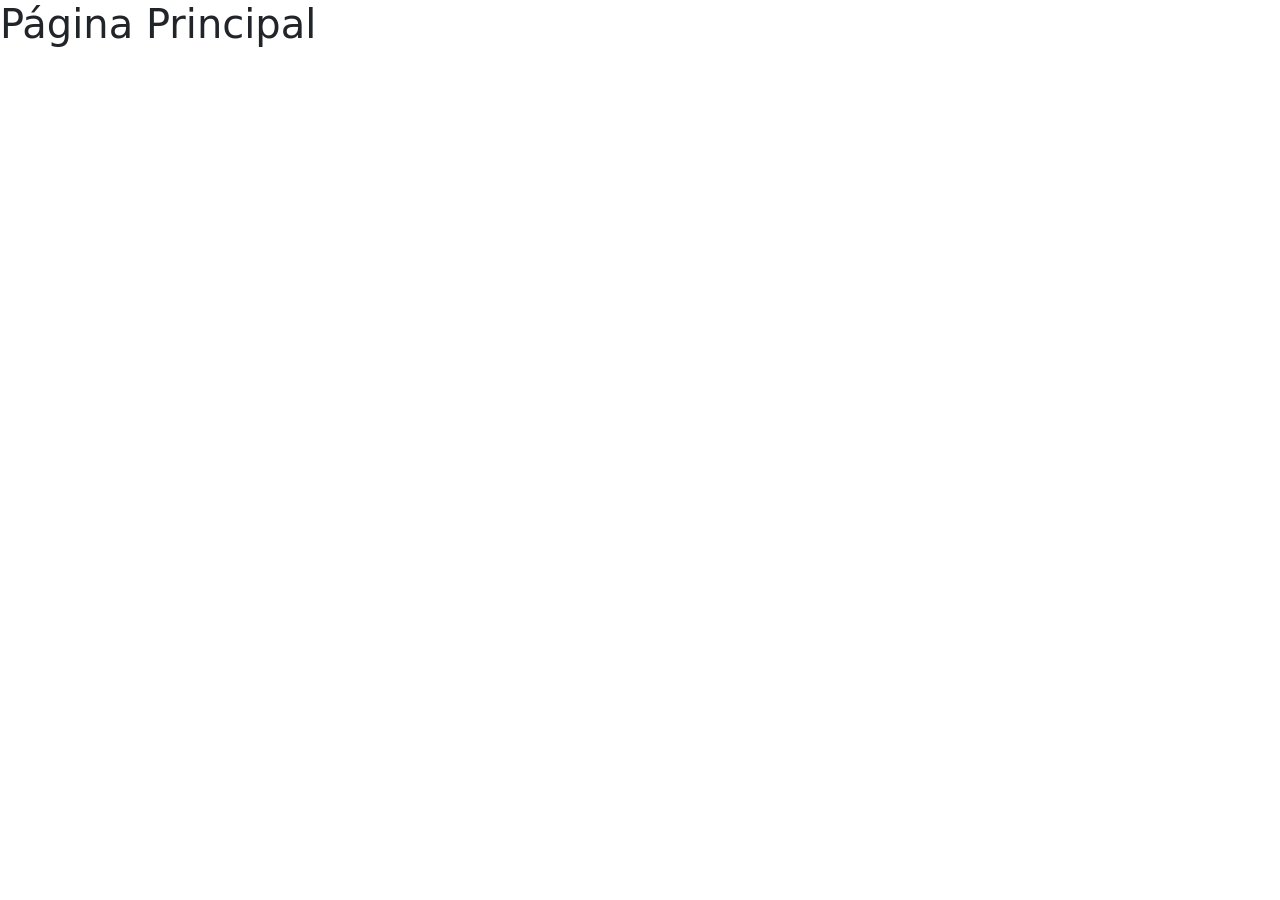
==== html/inicio.html @ e4f59acd "Se crea la estructura basica del proyecto, integrando Bootstrap y el CSS propio en cada html. Ademas" ====
<!doctype html>
    <head>
        <meta charset="UTF-8" />
        <meta name="viewport" content="width=device-width, initial-scale=1.0" />
        <link
            href="https://cdn.jsdelivr.net/npm/bootstrap@5.3.8/dist/css/bootstrap.min.css"
            rel="stylesheet"
            integrity="sha384-sRIl4kxILFvY47J16cr9ZwB07vP4J8+LH7qKQnuqkuIAvNWLzeN8tE5YBujZqJLB"
            crossorigin="anonymous"
        />
        <script
            src="https://cdn.jsdelivr.net/npm/bootstrap@5.3.8/dist/js/bootstrap.bundle.min.js"
            integrity="sha384-YvpcrYf0tY3lHB60NNkmXc5s9fDVZLESaAA55NDzOxhy9GkcIdslK1eN7N6jIeHz"
            crossorigin="anonymous"
        ></script>

        <title>HdP | Página Principal</title>
    </head>
    <body>
        <h1>Página Principal</h1>
    </body>
</html>
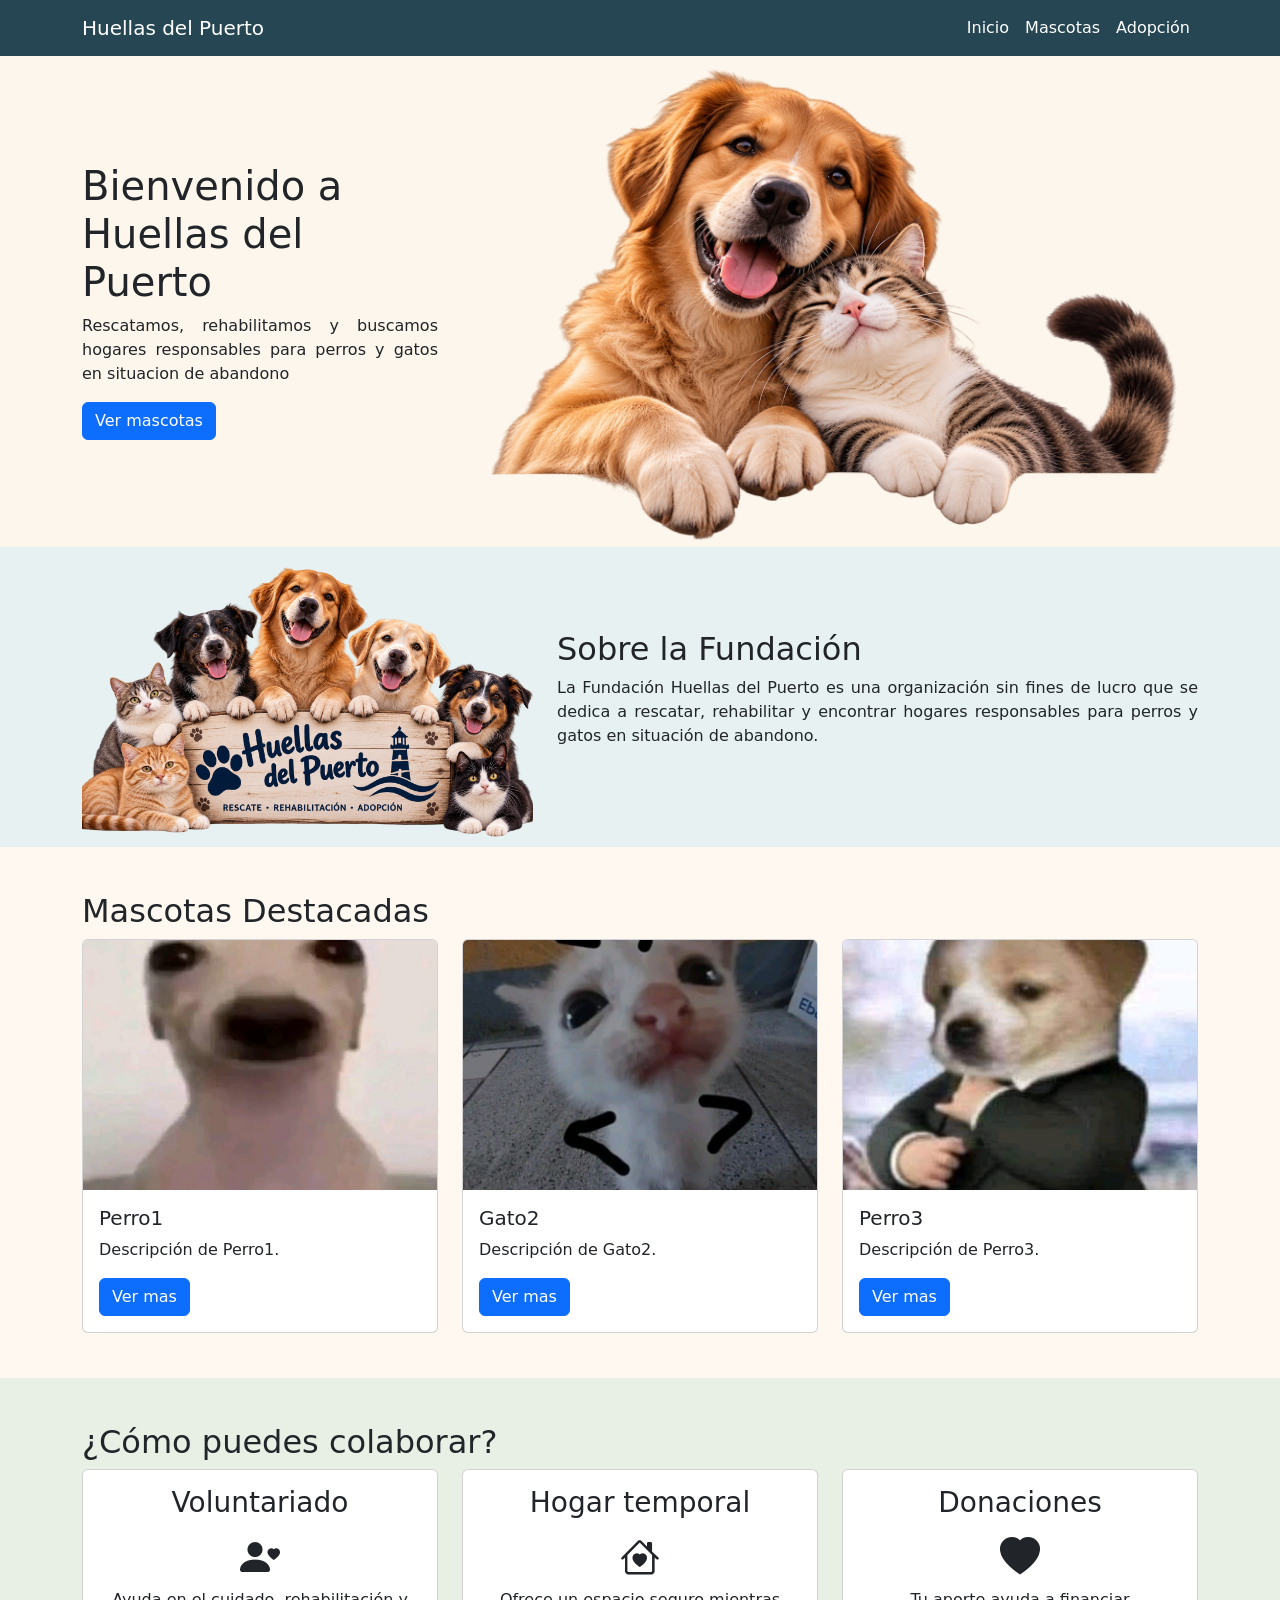
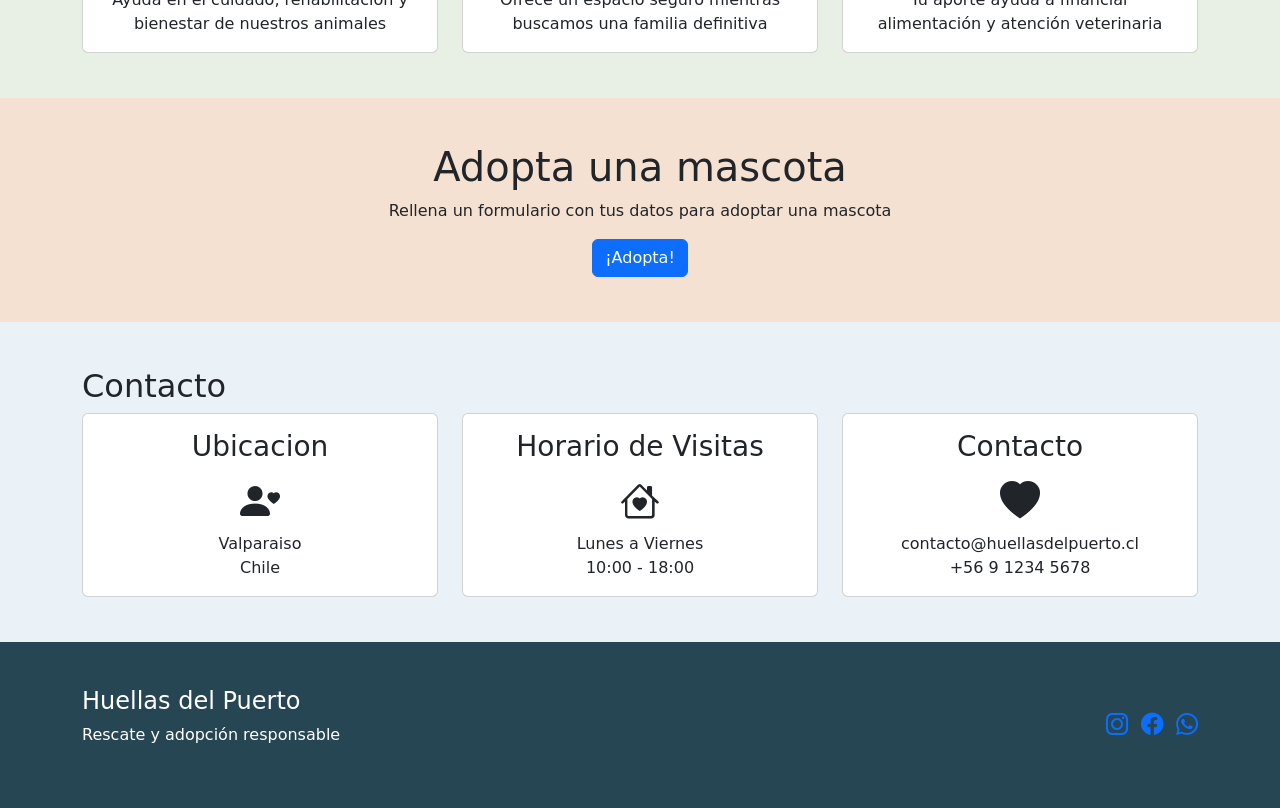
==== commit c1e2c03a: "Se termina la base de la pagina principal" ====
--- a/html/inicio.html
+++ b/html/inicio.html
@@ -2,21 +2,230 @@
     <head>
         <meta charset="UTF-8" />
         <meta name="viewport" content="width=device-width, initial-scale=1.0" />
-        <link
-            href="https://cdn.jsdelivr.net/npm/bootstrap@5.3.8/dist/css/bootstrap.min.css"
-            rel="stylesheet"
-            integrity="sha384-sRIl4kxILFvY47J16cr9ZwB07vP4J8+LH7qKQnuqkuIAvNWLzeN8tE5YBujZqJLB"
-            crossorigin="anonymous"
-        />
-        <script
-            src="https://cdn.jsdelivr.net/npm/bootstrap@5.3.8/dist/js/bootstrap.bundle.min.js"
-            integrity="sha384-YvpcrYf0tY3lHB60NNkmXc5s9fDVZLESaAA55NDzOxhy9GkcIdslK1eN7N6jIeHz"
-            crossorigin="anonymous"
-        ></script>
+        <link href="https://cdn.jsdelivr.net/npm/bootstrap@5.3.8/dist/css/bootstrap.min.css" rel="stylesheet" integrity="sha384-sRIl4kxILFvY47J16cr9ZwB07vP4J8+LH7qKQnuqkuIAvNWLzeN8tE5YBujZqJLB" crossorigin="anonymous"/>
+        <link rel="stylesheet" href="https://cdn.jsdelivr.net/npm/bootstrap-icons@1.13.1/font/bootstrap-icons.css">
+        <link rel="stylesheet" href="../css/style.css">
+        <script src="https://cdn.jsdelivr.net/npm/bootstrap@5.3.8/dist/js/bootstrap.bundle.min.js" integrity="sha384-FKyoEForCGlyvwx9Hj09JcYn3nv7wiPVlz7YYwJrWVcXK/BmnVDxM+D2scQbITxI" crossorigin="anonymous"></script>
 
         <title>HdP | Página Principal</title>
     </head>
+
     <body>
-        <h1>Página Principal</h1>
+        <!-- BARRA DE NAVEGACION -->
+        <nav class="navegacion navbar navbar-expand-lg">
+            <div class="container">
+                <!-- LOGO -->
+                <a class="navbar-brand" href="inicio.html">
+                    Huellas del Puerto
+                </a>
+                <!-- BOTON -->
+                <button class="navbar-toggler" type="button"
+                    data-bs-toggle="collapse"
+                    data-bs-target="#navbarNav">
+                    <span class="navbar-toggler-icon"></span>
+                </button>
+                <!-- NAVEGACION -->
+                <div class="collapse navbar-collapse" id="navbarNav">
+                    <ul class="navbar-nav ms-auto">
+                        <li class="nav-item">
+                            <a class="nav-link" href="inicio.html">Inicio</a>
+                        </li>
+                        <li class="nav-item">
+                            <a class="nav-link" href="mascotas.html">Mascotas</a>
+                        </li>
+                        <li class="nav-item">
+                            <a class="nav-link" href="adopcion.html">Adopción</a>
+                        </li>
+                    </ul>
+                </div>
+            </div>
+        </nav>
+        <!-- FIN BARRA DE NAVEGACION -->
+
+        <!-- BIENVENIDA -->
+        <section class="inicio-bienvenida">
+            <div class="container">
+                <div class="row align-items-center">
+                    <div class="col-12 col-md-4">
+                        <h1>Bienvenido a Huellas del Puerto</h1>
+                        <p class="justify">Rescatamos, rehabilitamos y buscamos hogares responsables para perros y gatos en situacion de abandono</p>
+                        <a href="mascotas.html" class="btn btn-primary">Ver mascotas</a>
+                    </div>
+                    <div class="col-12 col-md-8 centered">
+                        <img class="img-fluid" src="../media/bienvenida.png" alt="Bienvenida">
+                    </div>
+                </div>
+            </div>
+        </section>
+
+        <!-- SOBRE LA FUNDACION -->
+        <section class="inicio-fundacion">
+            <div class="container">
+                <div class="row align-items-center">
+                    <div class="col-12 col-md-5">
+                        <img class="img-fluid" src="../media/fundacion.png" alt="Fundacion">
+                    </div>
+                    <div class="col-12 col-md-7">
+                        <h2>Sobre la Fundación</h2>
+                        <p class="justify">La Fundación Huellas del Puerto es una organización sin fines de lucro que se dedica a rescatar, rehabilitar y encontrar hogares responsables para perros y gatos en situación de abandono.</p>
+                    </div>
+                </div>
+            </div>
+        </section>
+
+        <!-- MASCOTAS DESTACADAS -->
+        <section class="inicio-mascotas">
+            <div class="container padtopbottom">
+                <h2>Mascotas Destacadas</h2>
+                <div class="row">
+                    <div class="col-12 col-md-4 paddingtop">
+                        <div class="card">
+                            <img src="../media/perro1.jpg" class="card-img-top tarjetas-img">
+                            <div class="card-body">
+                                <h5 class="card-title">Perro1</h5>
+                                <p class="card-text">
+                                    Descripción de Perro1.
+                                </p>
+                                <a href="mascotas.html" class="btn btn-primary">Ver mas</a>
+                            </div>
+                        </div>
+                    </div>
+                    <div class="col-12 col-md-4 paddingtop">
+                        <div class="card">
+                            <img src="../media/gato2.jpg" class="card-img-top tarjetas-img">
+                            <div class="card-body">
+                                <h5 class="card-title">Gato2</h5>
+                                <p class="card-text">
+                                    Descripción de Gato2.
+                                </p>
+                                <a href="mascotas.html" class="btn btn-primary">Ver mas</a>
+                            </div>
+                        </div>
+                    </div>
+                    <div class="col-12 col-md-4 paddingtop">
+                        <div class="card">
+                            <img src="../media/perro3.jpg" class="card-img-top tarjetas-img">
+                            <div class="card-body">
+                                <h5 class="card-title">Perro3</h5>
+                                <p class="card-text">
+                                    Descripción de Perro3.
+                                </p>
+                                <a href="mascotas.html" class="btn btn-primary">Ver mas</a>
+                            </div>
+                        </div>
+                    </div>
+                </div>
+            </div>
+        </section>
+
+        <!-- COMO COLABORAR -->
+        <section class="inicio-colaborar">
+            <div class="container padtopbottom">
+                <h2>¿Cómo puedes colaborar?</h2>
+                <div class="row">
+                    <div class="col-12 col-md-4 paddingtop">
+                        <div class="card">
+                            <div class="card-body text-center">
+                                <h3 class="card-title">Voluntariado</h3>
+                                <i class="bi bi-person-heart fs-1"></i>
+                                <p class="card-text">
+                                    Ayuda en el cuidado, rehabilitación y bienestar de nuestros animales
+                                </p>
+                            </div>
+                        </div>
+                    </div>
+                    <div class="col-12 col-md-4 paddingtop">
+                        <div class="card">
+                            <div class="card-body text-center">
+                                <h3 class="card-title">Hogar temporal</h3>
+                                <i class="bi bi-house-heart fs-1"></i>
+                                <p class="card-text">
+                                    Ofrece un espacio seguro mientras buscamos una familia definitiva
+                                </p>
+                            </div>
+                        </div>
+                    </div>
+                    <div class="col-12 col-md-4 paddingtop">
+                        <div class="card">
+                            <div class="card-body text-center">
+                                <h3 class="card-title">Donaciones</h3>
+                                <i class="bi bi-heart-fill fs-1"></i>
+                                <p class="card-text">
+                                    Tu aporte ayuda a financiar alimentación y atención veterinaria
+                                </p>
+                            </div>
+                        </div>
+                    </div>
+                </div>
+            </div>
+        </section>
+
+        <!-- ADOPTA UNA MASCOTA -->
+        <section class="inicio-adoptar">
+            <div class="container padtopbottom">
+                <div class="row text-center">
+                    <div class="col-12">
+                        <h1>Adopta una mascota</h1>
+                        <p>Rellena un formulario con tus datos para adoptar una mascota</p>
+                        <a href="adopcion.html" class="btn btn-primary">¡Adopta!</a>
+                    </div>
+                </div>
+            </div>
+        </section>
+
+        <!-- CONTACTO -->
+        <section class="inicio-contacto">
+            <div class="container padtopbottom">
+                <h2>Contacto</h2>
+                <div class="row">
+                    <div class="col-12 col-md-4 paddingtop">
+                        <div class="card">
+                            <div class="card-body text-center">
+                                <h3 class="card-title">Ubicacion</h3>
+                                <i class="bi bi-person-heart fs-1"></i>
+                                <p class="card-text">Valparaiso<br>Chile</p>
+                            </div>
+                        </div>
+                    </div>
+                    <div class="col-12 col-md-4 paddingtop">
+                        <div class="card">
+                            <div class="card-body text-center">
+                                <h3 class="card-title">Horario de Visitas</h3>
+                                <i class="bi bi-house-heart fs-1"></i>
+                                <p class="card-text">Lunes a Viernes<br>10:00 - 18:00</p>
+                            </div>
+                        </div>
+                    </div>
+                    <div class="col-12 col-md-4 paddingtop">
+                        <div class="card">
+                            <div class="card-body text-center">
+                                <h3 class="card-title">Contacto</h3>
+                                <i class="bi bi-heart-fill fs-1"></i>
+                                <p class="card-text">contacto@huellasdelpuerto.cl<br>+56 9 1234 5678</p>
+                            </div>
+                        </div>
+                    </div>
+                </div>
+            </div>
+        </section>
     </body>
+
+    <!-- FOOTER -->
+    <section class="footer">
+        <footer>
+            <div class="container padtopbottom">
+                <div class="row align-items-center">
+                    <div class="col-12 col-md-6">
+                        <h4>Huellas del Puerto</h4>
+                        <p>Rescate y adopción responsable</p>
+                    </div>
+                    <div class="col-12 col-md-6 text-md-end">
+                        <a href="#"><i class="bi bi-instagram"></i></a>
+                        <a href="#" class="ms-2"><i class="bi bi-facebook"></i></a>
+                        <a href="#" class="ms-2"><i class="bi bi-whatsapp"></i></a>
+                    </div>
+                </div>
+            </div>
+        </footer>
+    </section>
 </html>
--- a/css/style.css
+++ b/css/style.css
@@ -0,0 +1,55 @@
+.justify {
+    text-align: justify;
+}
+.centered {
+    display: flex;
+    justify-content: center;
+    align-items: center;
+}
+.bienvenida-img {
+    max-height: 50vh;
+    width: auto;
+}
+.tarjetas-img {
+    height: 250px;
+    object-fit: cover;
+}
+.padtopbottom {
+    padding-top: 5vh;
+    padding-bottom: 5vh;
+}
+.navegacion {
+    background-color: #264653;
+    color: #FFFFFF;
+}
+.navbar-brand {
+    color: #FFFFFF;
+}
+.nav-link {
+    color: #FFFFFF;
+}
+.footer {
+    background-color: #264653;
+    color: #FFFFFF;
+}
+.inicio-bienvenida {
+    background-color: #FDF6EC;
+}
+.inicio-fundacion {
+    background-color: #E8F1F2;
+}
+.inicio-mascotas {
+    background-color: #FFF8F0;
+}
+.inicio-colaborar {
+    background-color: #E8F0E5;
+}
+.inicio-adoptar {
+    background-color: #F4E1D2;
+}
+.inicio-contacto {
+    background-color: #EAF2F8;
+}
+footer i {
+    font-size: 1.4rem;
+}
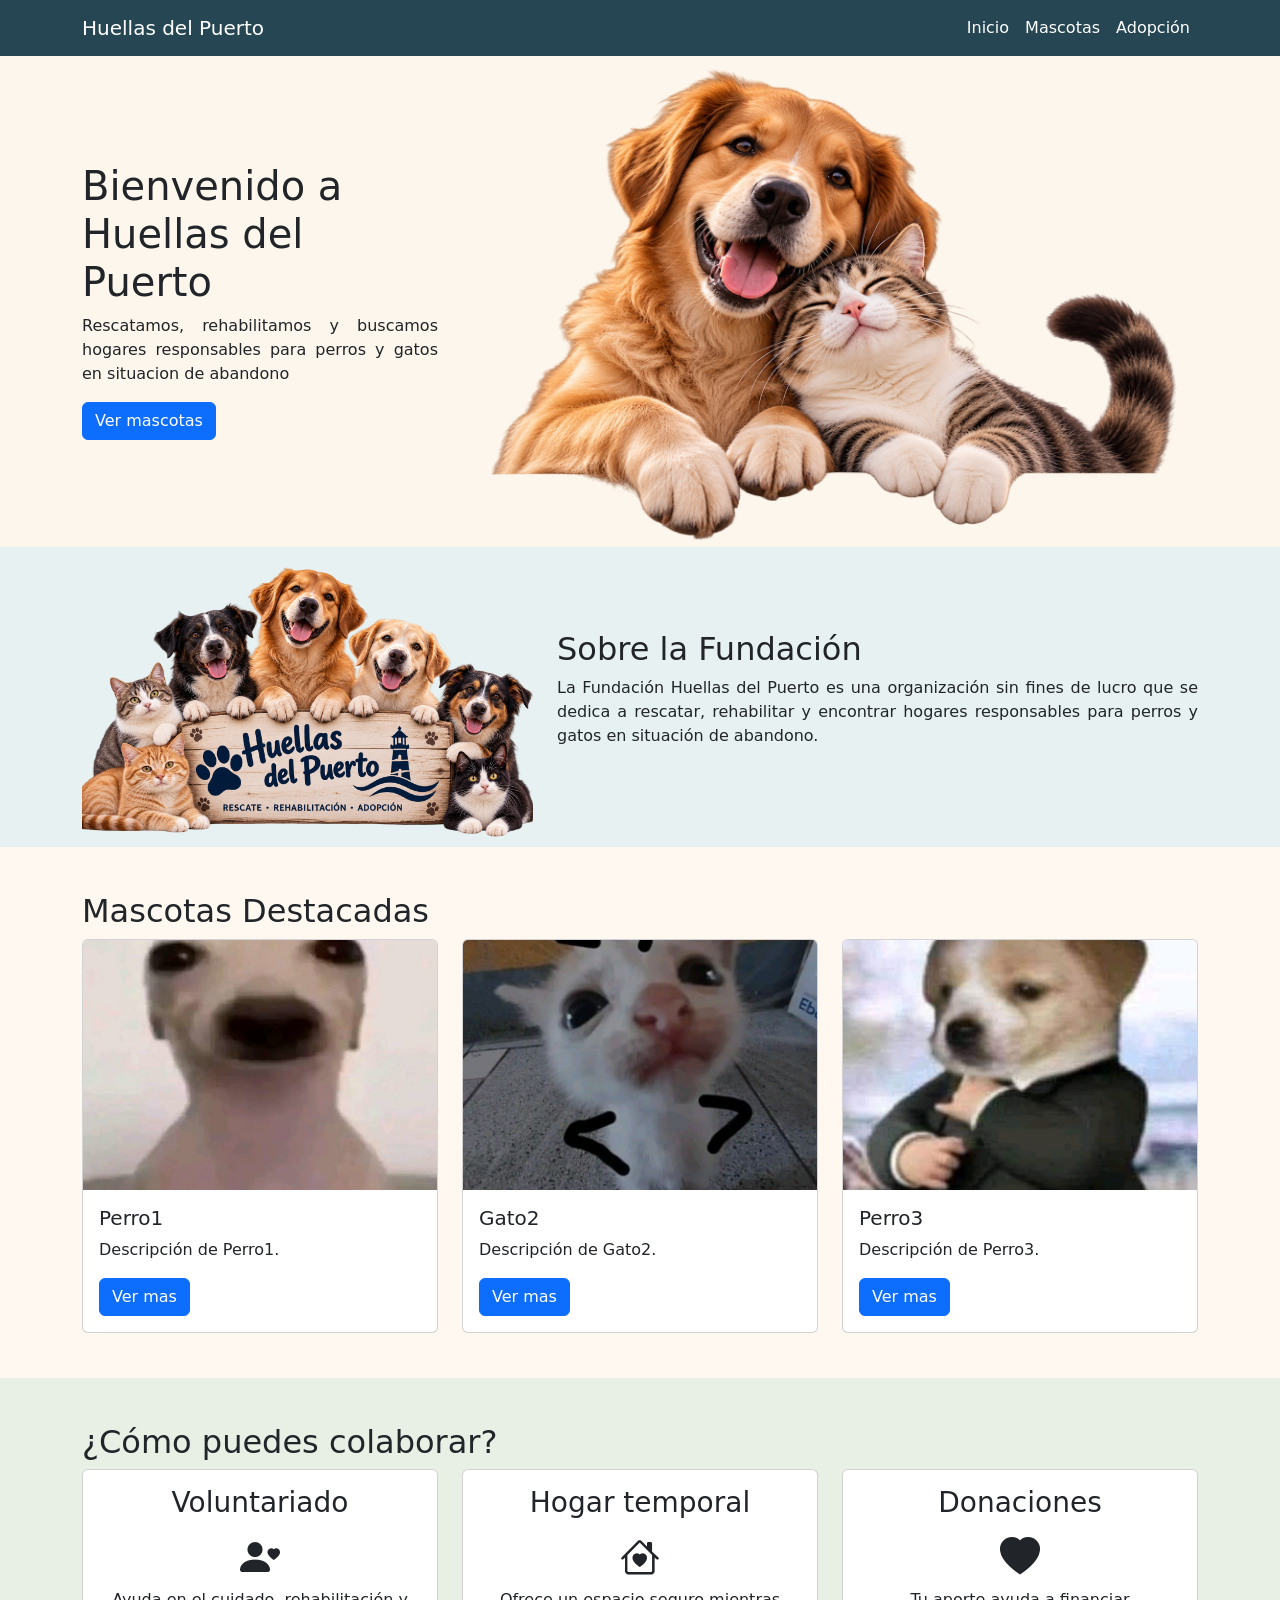
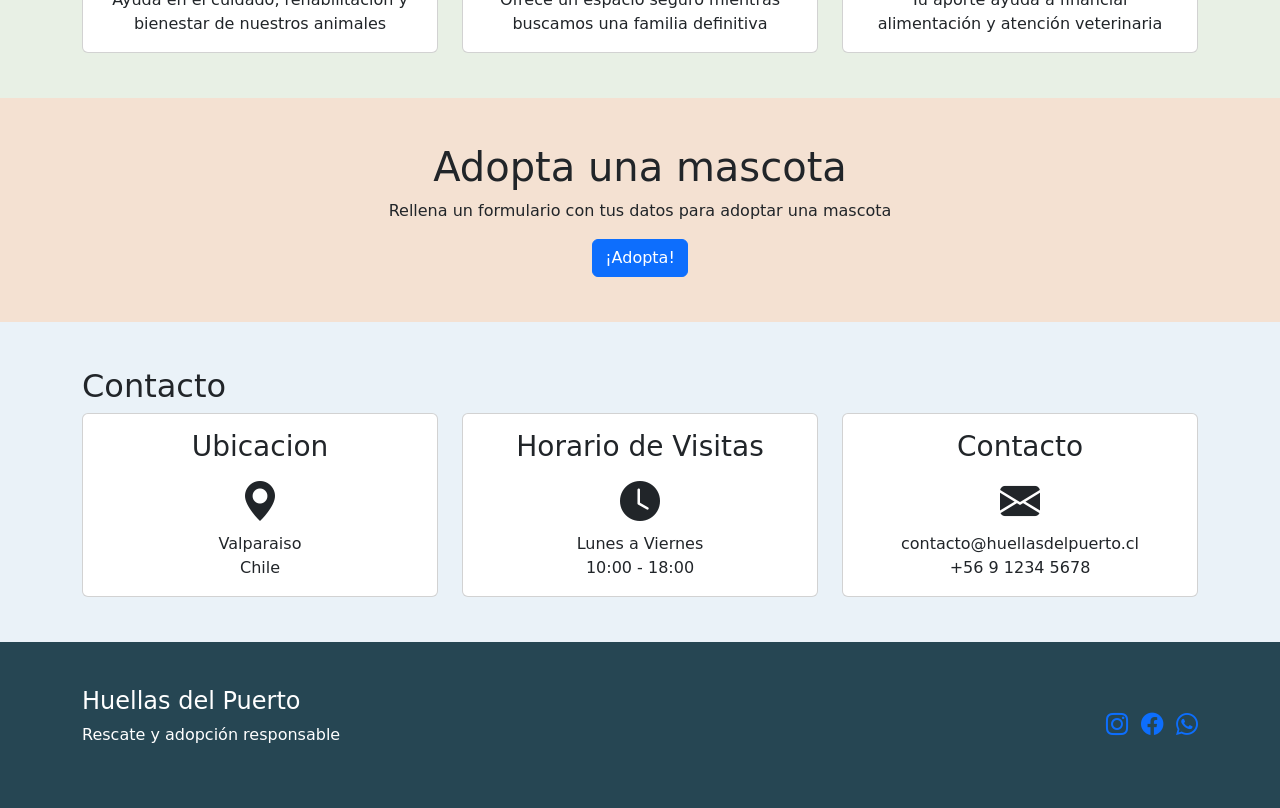
==== commit f298a8bd: "Se termina la pagina de mascotas, y se corrigen detalles de la pagina principal" ====
--- a/html/inicio.html
+++ b/html/inicio.html
@@ -182,7 +182,7 @@
                         <div class="card">
                             <div class="card-body text-center">
                                 <h3 class="card-title">Ubicacion</h3>
-                                <i class="bi bi-person-heart fs-1"></i>
+                                <i class="bi bi-geo-alt-fill fs-1"></i>
                                 <p class="card-text">Valparaiso<br>Chile</p>
                             </div>
                         </div>
@@ -191,7 +191,7 @@
                         <div class="card">
                             <div class="card-body text-center">
                                 <h3 class="card-title">Horario de Visitas</h3>
-                                <i class="bi bi-house-heart fs-1"></i>
+                                <i class="bi bi-clock-fill fs-1"></i>
                                 <p class="card-text">Lunes a Viernes<br>10:00 - 18:00</p>
                             </div>
                         </div>
@@ -200,7 +200,7 @@
                         <div class="card">
                             <div class="card-body text-center">
                                 <h3 class="card-title">Contacto</h3>
-                                <i class="bi bi-heart-fill fs-1"></i>
+                                <i class="bi bi-envelope-fill fs-1"></i>
                                 <p class="card-text">contacto@huellasdelpuerto.cl<br>+56 9 1234 5678</p>
                             </div>
                         </div>
@@ -208,24 +208,24 @@
                 </div>
             </div>
         </section>
+
+        <!-- FOOTER -->
+        <section class="footer">
+            <footer>
+                <div class="container padtopbottom">
+                    <div class="row align-items-center">
+                        <div class="col-12 col-md-6">
+                            <h4>Huellas del Puerto</h4>
+                            <p>Rescate y adopción responsable</p>
+                        </div>
+                        <div class="col-12 col-md-6 text-md-end">
+                            <a href="#"><i class="bi bi-instagram"></i></a>
+                            <a href="#" class="ms-2"><i class="bi bi-facebook"></i></a>
+                            <a href="#" class="ms-2"><i class="bi bi-whatsapp"></i></a>
+                        </div>
+                    </div>
+                </div>
+            </footer>
+        </section>
     </body>
-
-    <!-- FOOTER -->
-    <section class="footer">
-        <footer>
-            <div class="container padtopbottom">
-                <div class="row align-items-center">
-                    <div class="col-12 col-md-6">
-                        <h4>Huellas del Puerto</h4>
-                        <p>Rescate y adopción responsable</p>
-                    </div>
-                    <div class="col-12 col-md-6 text-md-end">
-                        <a href="#"><i class="bi bi-instagram"></i></a>
-                        <a href="#" class="ms-2"><i class="bi bi-facebook"></i></a>
-                        <a href="#" class="ms-2"><i class="bi bi-whatsapp"></i></a>
-                    </div>
-                </div>
-            </div>
-        </footer>
-    </section>
 </html>
--- a/css/style.css
+++ b/css/style.css
@@ -53,3 +53,9 @@
 footer i {
     font-size: 1.4rem;
 }
+.mascotas-titulo {
+    background-color: #EAF2F8;
+}
+.mascotas-galeria {
+    background-color: #FDF6EC;
+}
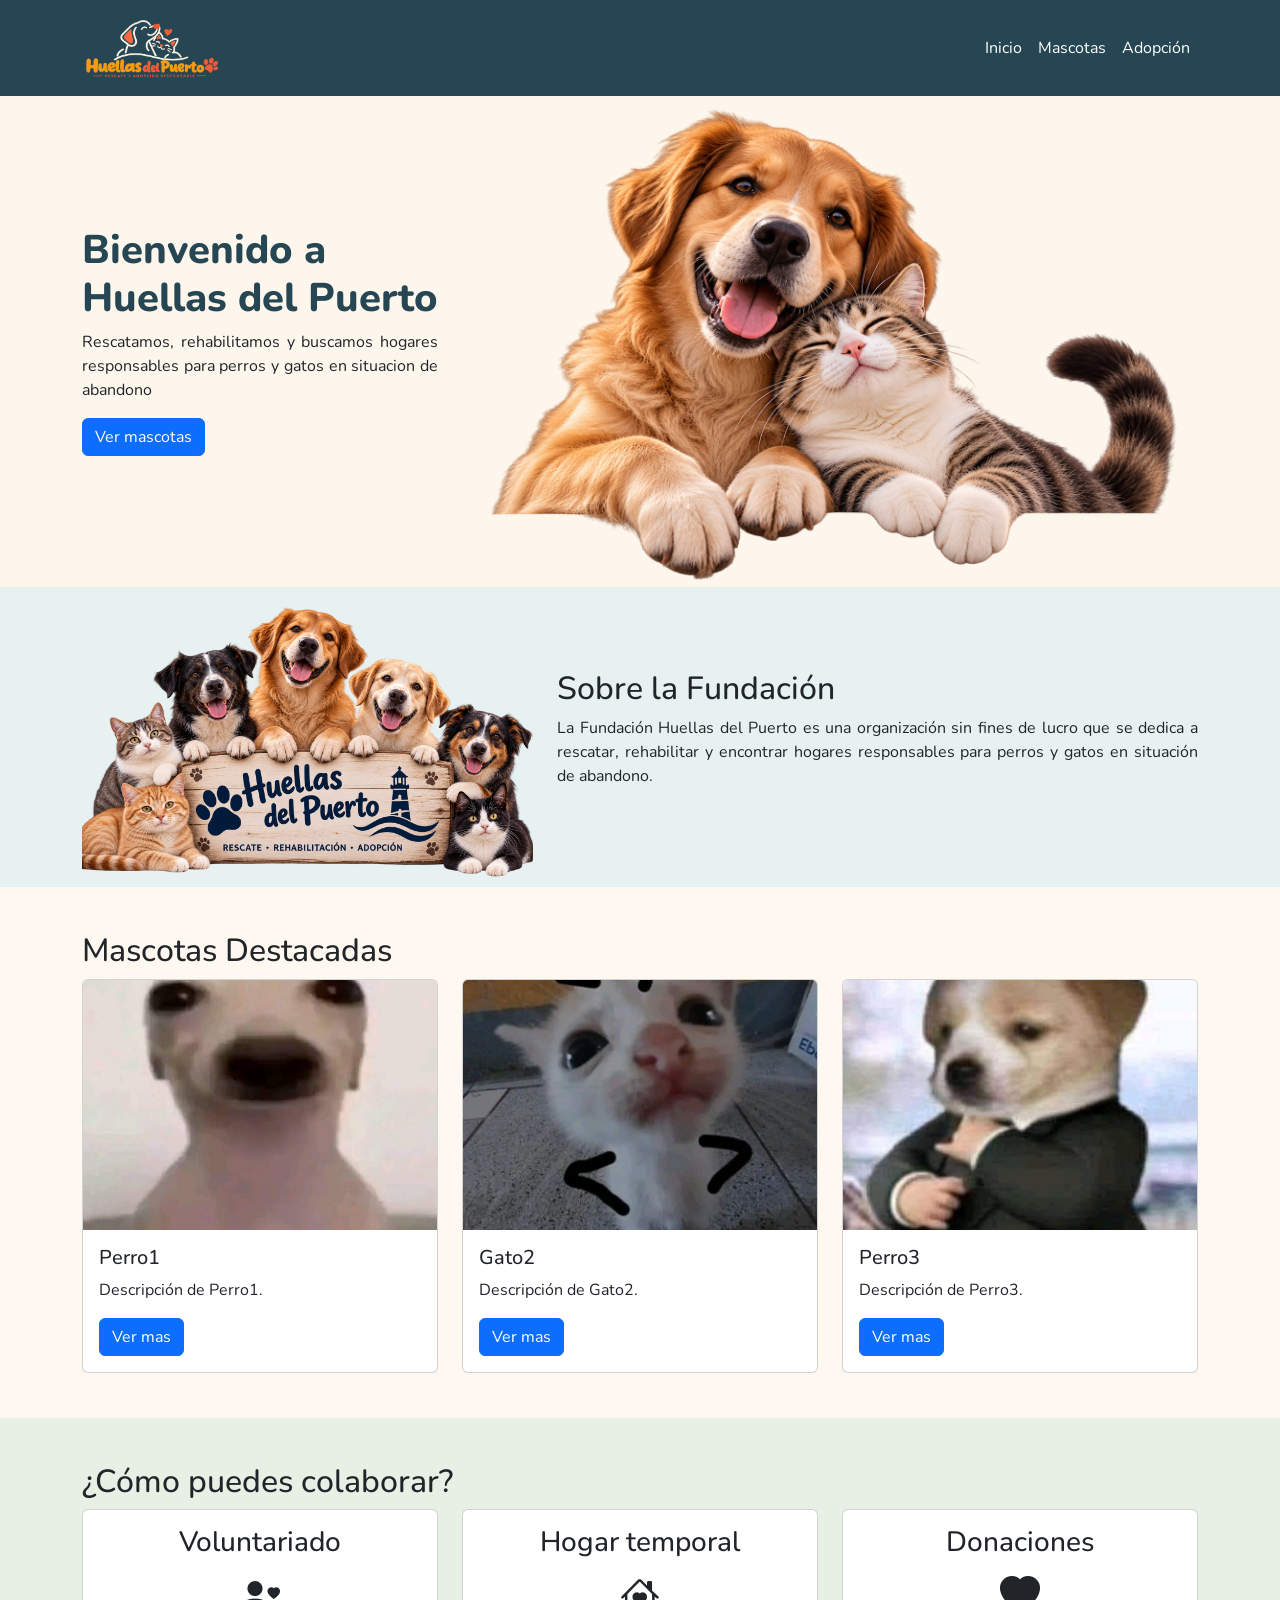
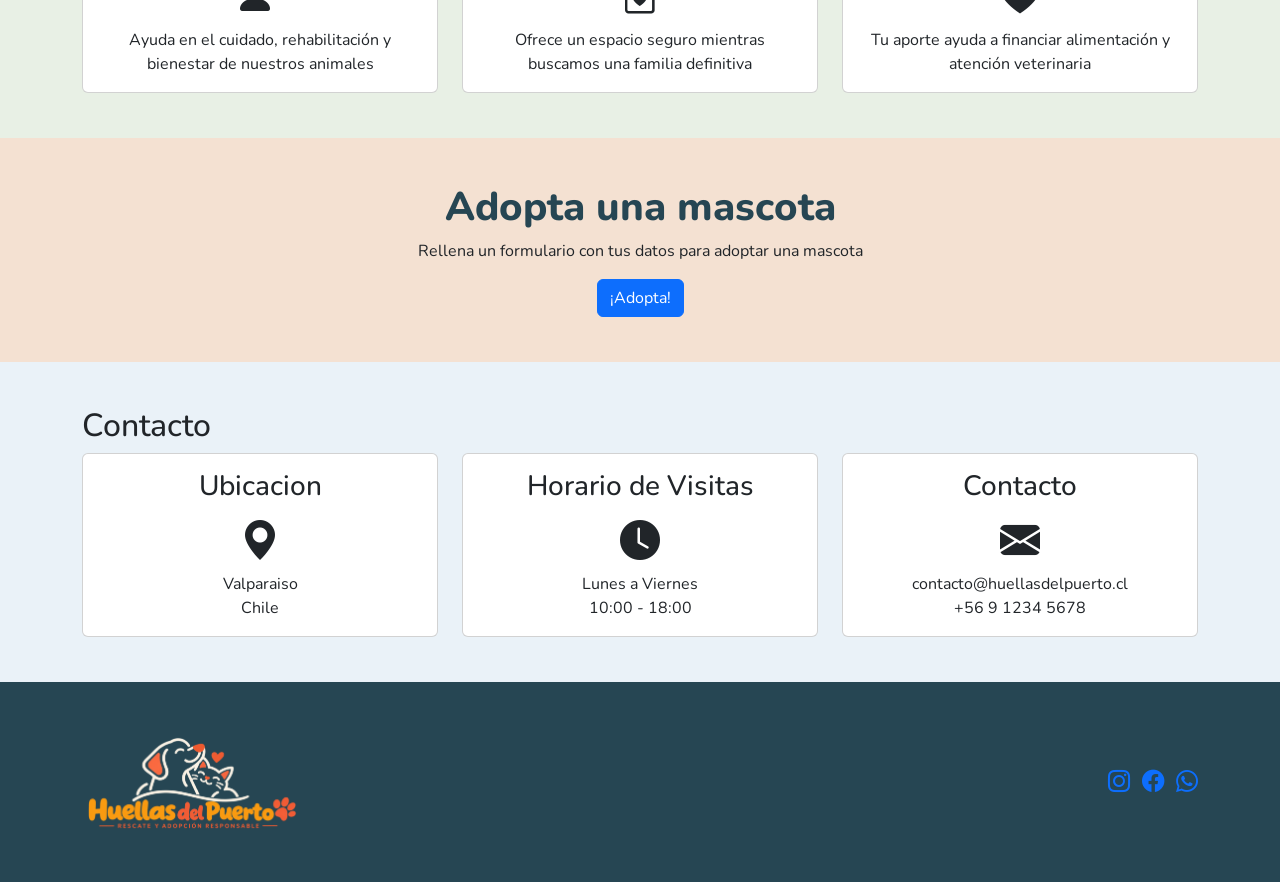
==== commit 50ce6dfc: "Se pulieron los ultimos detalles. Se agrego fuente acorde al estilo y un logo." ====
--- a/html/inicio.html
+++ b/html/inicio.html
@@ -2,6 +2,10 @@
     <head>
         <meta charset="UTF-8" />
         <meta name="viewport" content="width=device-width, initial-scale=1.0" />
+
+        <link rel="preconnect" href="https://fonts.googleapis.com">
+        <link rel="preconnect" href="https://fonts.gstatic.com" crossorigin>
+        <link href="https://fonts.googleapis.com/css2?family=Nunito:wght@400;500;600;700;800&display=swap" rel="stylesheet">
         <link href="https://cdn.jsdelivr.net/npm/bootstrap@5.3.8/dist/css/bootstrap.min.css" rel="stylesheet" integrity="sha384-sRIl4kxILFvY47J16cr9ZwB07vP4J8+LH7qKQnuqkuIAvNWLzeN8tE5YBujZqJLB" crossorigin="anonymous"/>
         <link rel="stylesheet" href="https://cdn.jsdelivr.net/npm/bootstrap-icons@1.13.1/font/bootstrap-icons.css">
         <link rel="stylesheet" href="../css/style.css">
@@ -16,7 +20,7 @@
             <div class="container">
                 <!-- LOGO -->
                 <a class="navbar-brand" href="inicio.html">
-                    Huellas del Puerto
+                    <img src="../media/logo.png" alt="Huellas del Puerto" class="logo-header">
                 </a>
                 <!-- BOTON -->
                 <button class="navbar-toggler" type="button"
@@ -215,8 +219,7 @@
                 <div class="container padtopbottom">
                     <div class="row align-items-center">
                         <div class="col-12 col-md-6">
-                            <h4>Huellas del Puerto</h4>
-                            <p>Rescate y adopción responsable</p>
+                            <img src="../media/logo.png" alt="Huellas del Puerto" class="logo-footer">
                         </div>
                         <div class="col-12 col-md-6 text-md-end">
                             <a href="#"><i class="bi bi-instagram"></i></a>
--- a/css/style.css
+++ b/css/style.css
@@ -1,3 +1,18 @@
+body {
+    font-family: 'Nunito', sans-serif;
+}
+h1{
+    font-weight: 800;
+    color: #264653;
+}
+.logo-header {
+    width: 140px;
+    height: auto;
+}
+.logo-footer {
+    width: 220px;
+    height: auto;
+}
 .justify {
     text-align: justify;
 }
@@ -59,3 +74,15 @@
 .mascotas-galeria {
     background-color: #FDF6EC;
 }
+.adopcion-titulo {
+    background-color: #EAF2F8;
+}
+.adopcion-formulario {
+    background-color: #FDF6EC;
+}
+.adopcion-imagen {
+    background-color: #FDF6EC;
+}
+.adopcion-imagen img {
+    height: 300px;
+}
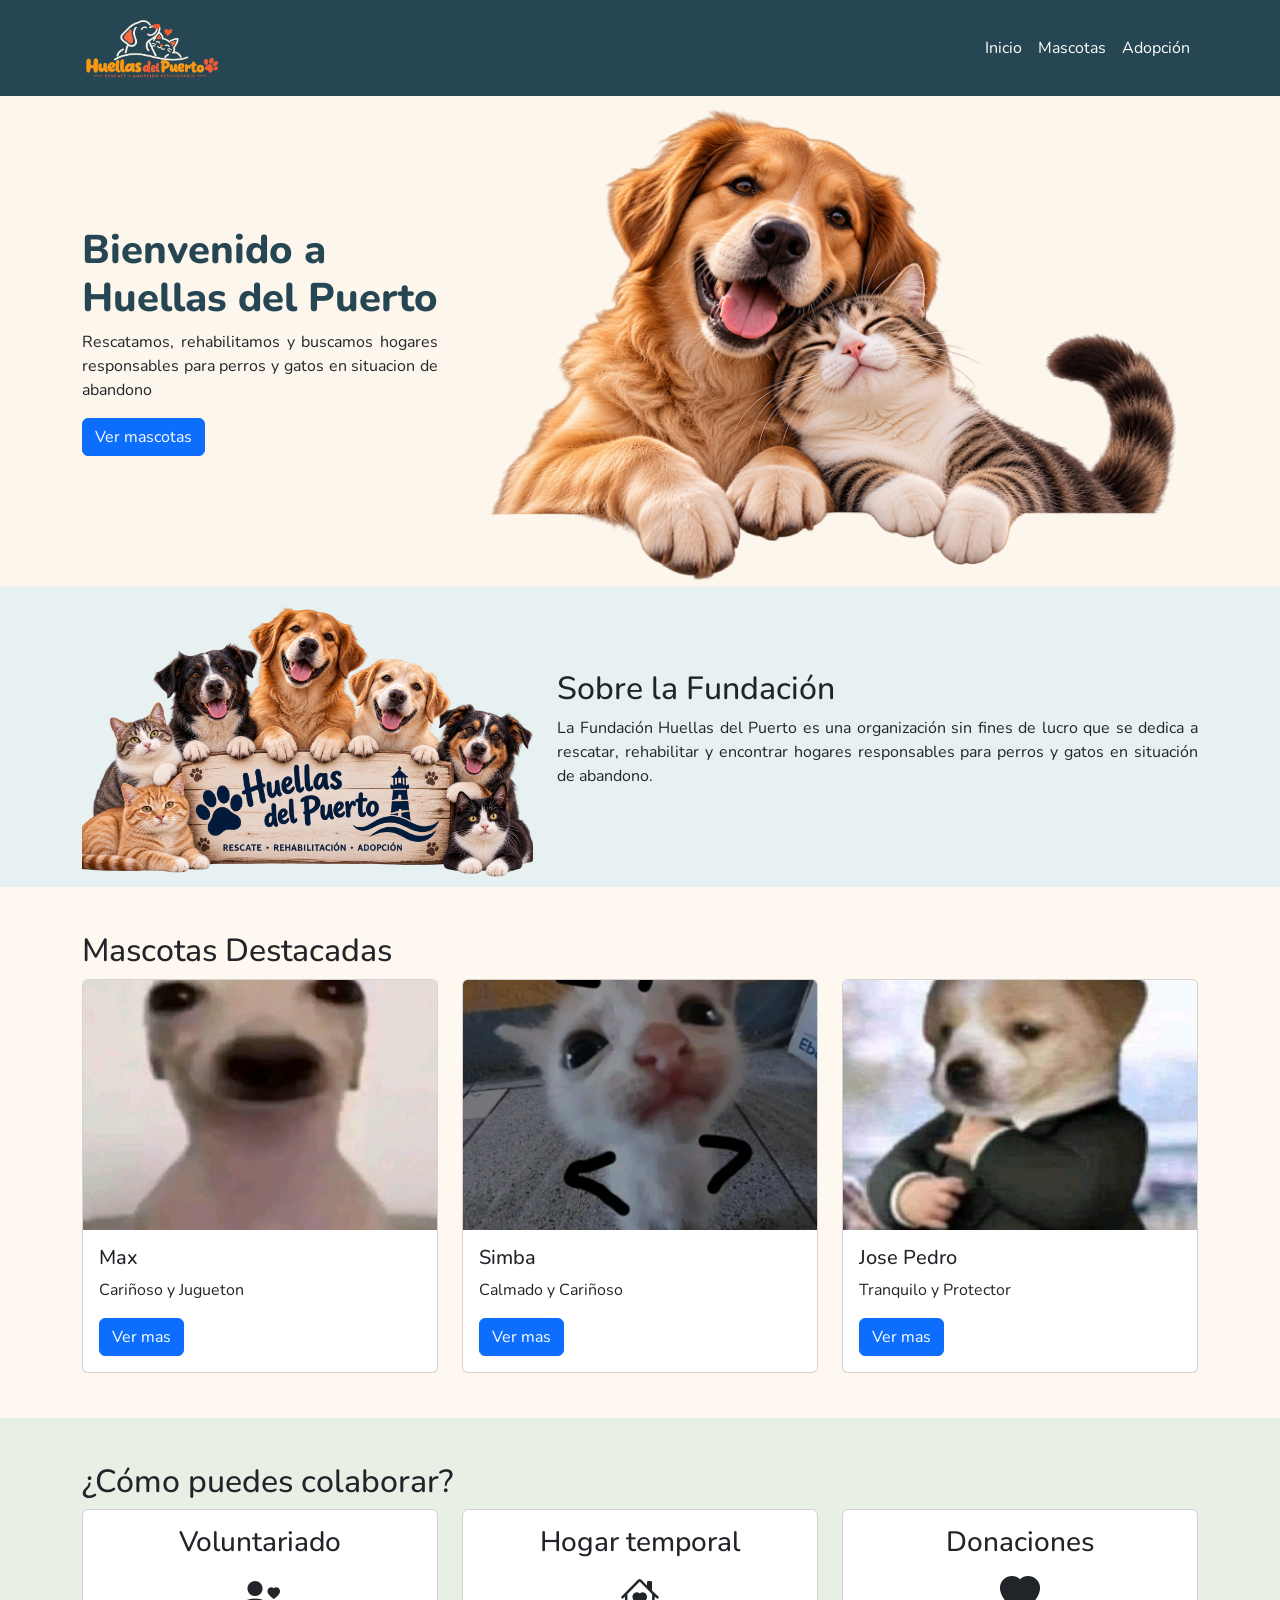
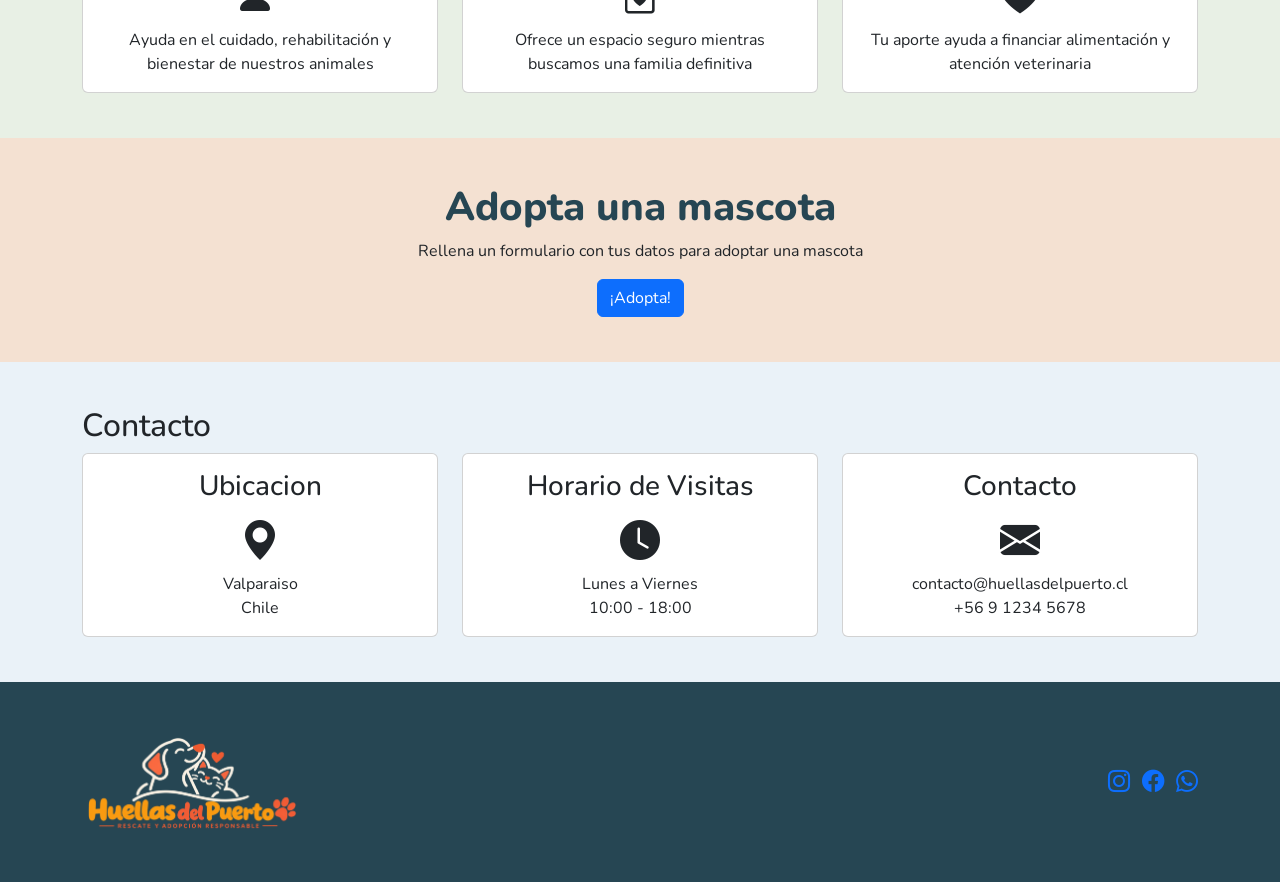
==== commit 33438843: "Se arreglo nombres de mascotas destacadas en pagina principal" ====
--- a/html/inicio.html
+++ b/html/inicio.html
@@ -86,9 +86,9 @@
                         <div class="card">
                             <img src="../media/perro1.jpg" class="card-img-top tarjetas-img">
                             <div class="card-body">
-                                <h5 class="card-title">Perro1</h5>
-                                <p class="card-text">
-                                    Descripción de Perro1.
+                                <h5 class="card-title">Max</h5>
+                                <p class="card-text">
+                                    Cariñoso y Jugueton
                                 </p>
                                 <a href="mascotas.html" class="btn btn-primary">Ver mas</a>
                             </div>
@@ -98,9 +98,9 @@
                         <div class="card">
                             <img src="../media/gato2.jpg" class="card-img-top tarjetas-img">
                             <div class="card-body">
-                                <h5 class="card-title">Gato2</h5>
-                                <p class="card-text">
-                                    Descripción de Gato2.
+                                <h5 class="card-title">Simba</h5>
+                                <p class="card-text">
+                                    Calmado y Cariñoso
                                 </p>
                                 <a href="mascotas.html" class="btn btn-primary">Ver mas</a>
                             </div>
@@ -110,9 +110,9 @@
                         <div class="card">
                             <img src="../media/perro3.jpg" class="card-img-top tarjetas-img">
                             <div class="card-body">
-                                <h5 class="card-title">Perro3</h5>
-                                <p class="card-text">
-                                    Descripción de Perro3.
+                                <h5 class="card-title">Jose Pedro</h5>
+                                <p class="card-text">
+                                    Tranquilo y Protector
                                 </p>
                                 <a href="mascotas.html" class="btn btn-primary">Ver mas</a>
                             </div>
